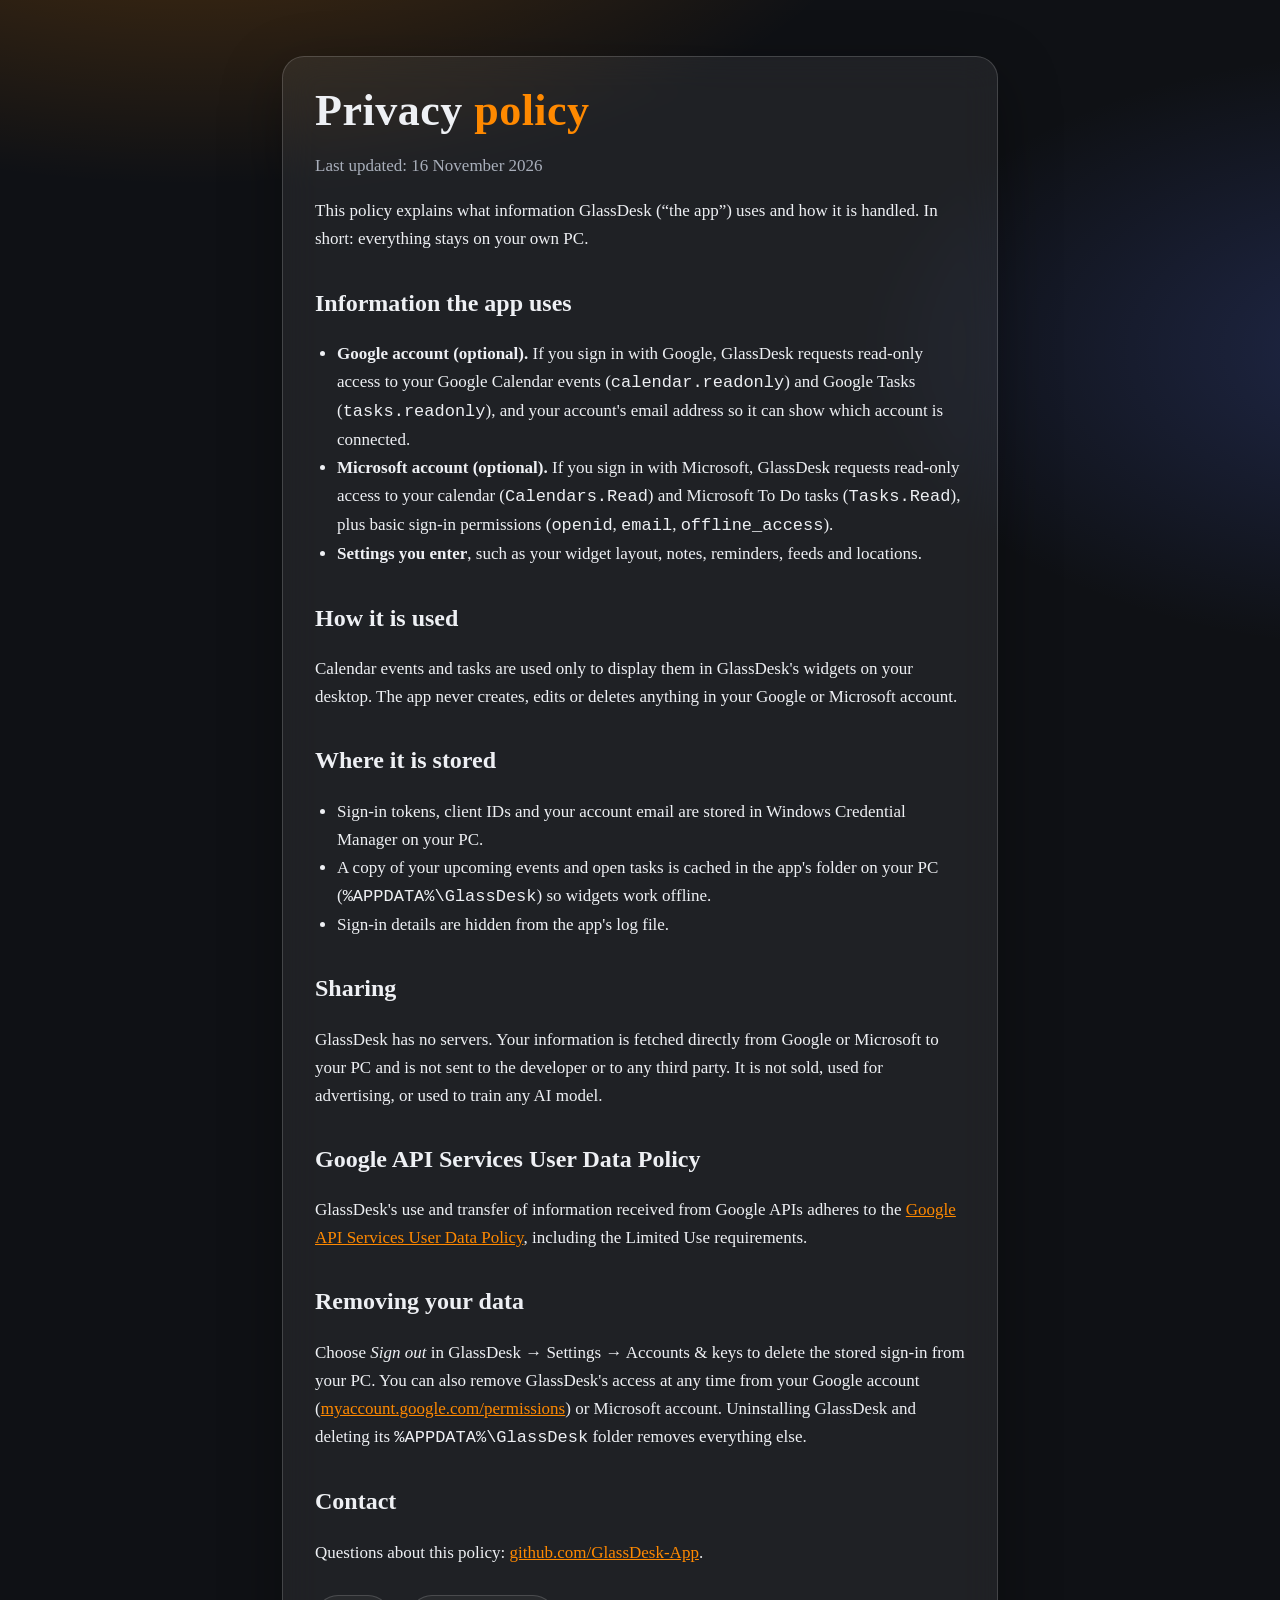
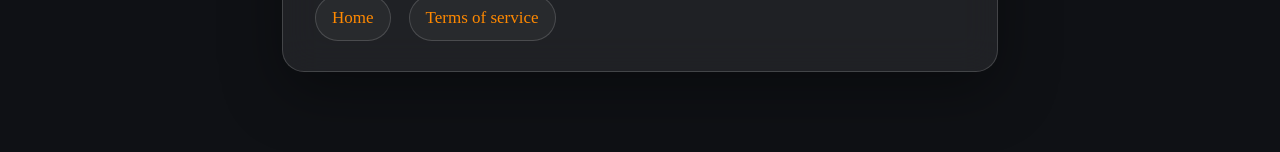
==== privacy.html @ 9adcacc3 "Add files via upload" ====
<!DOCTYPE html>
<html lang="en-GB"><head><meta charset="utf-8"><meta name="viewport" content="width=device-width,initial-scale=1">
<title>Privacy policy — GlassDesk</title><link rel="stylesheet" href="style.css"></head>
<body><main><div class="card">
<h1>Privacy <span>policy</span></h1>
<p class="dim">Last updated: 16 November 2026</p>
<p>This policy explains what information GlassDesk (“the app”) uses and how it is handled. In short: everything stays on your own PC.</p>
<h2>Information the app uses</h2>
<ul>
<li><strong>Google account (optional).</strong> If you sign in with Google, GlassDesk requests read-only access to your Google Calendar events (<code>calendar.readonly</code>) and Google Tasks (<code>tasks.readonly</code>), and your account's email address so it can show which account is connected.</li>
<li><strong>Microsoft account (optional).</strong> If you sign in with Microsoft, GlassDesk requests read-only access to your calendar (<code>Calendars.Read</code>) and Microsoft To Do tasks (<code>Tasks.Read</code>), plus basic sign-in permissions (<code>openid</code>, <code>email</code>, <code>offline_access</code>).</li>
<li><strong>Settings you enter</strong>, such as your widget layout, notes, reminders, feeds and locations.</li>
</ul>
<h2>How it is used</h2>
<p>Calendar events and tasks are used only to display them in GlassDesk's widgets on your desktop. The app never creates, edits or deletes anything in your Google or Microsoft account.</p>
<h2>Where it is stored</h2>
<ul>
<li>Sign-in tokens, client IDs and your account email are stored in Windows Credential Manager on your PC.</li>
<li>A copy of your upcoming events and open tasks is cached in the app's folder on your PC (<code>%APPDATA%\GlassDesk</code>) so widgets work offline.</li>
<li>Sign-in details are hidden from the app's log file.</li>
</ul>
<h2>Sharing</h2>
<p>GlassDesk has no servers. Your information is fetched directly from Google or Microsoft to your PC and is not sent to the developer or to any third party. It is not sold, used for advertising, or used to train any AI model.</p>
<h2>Google API Services User Data Policy</h2>
<p>GlassDesk's use and transfer of information received from Google APIs adheres to the <a href="https://developers.google.com/terms/api-services-user-data-policy">Google API Services User Data Policy</a>, including the Limited Use requirements.</p>
<h2>Removing your data</h2>
<p>Choose <em>Sign out</em> in GlassDesk → Settings → Accounts &amp; keys to delete the stored sign-in from your PC. You can also remove GlassDesk's access at any time from your Google account (<a href="https://myaccount.google.com/permissions">myaccount.google.com/permissions</a>) or Microsoft account. Uninstalling GlassDesk and deleting its <code>%APPDATA%\GlassDesk</code> folder removes everything else.</p>
<h2>Contact</h2>
<p>Questions about this policy: <a href="https://github.com/GlassDesk-App">github.com/GlassDesk-App</a>.</p>
<nav><a href="index.html">Home</a><a href="terms.html">Terms of service</a></nav>
</div></main></body></html>
---- style.css ----
:root{--accent:#ff8900;--bg:#0f1115;--glass:rgba(255,255,255,.07);--line:rgba(255,255,255,.16);--text:#eef0f4;--dim:#a9afbb}
*{box-sizing:border-box}
body{margin:0;min-height:100vh;color:var(--text);font:17px/1.65 "Times New Roman",Times,serif;
background:radial-gradient(1200px 600px at 15% -10%,rgba(255,137,0,.28),transparent 60%),radial-gradient(900px 500px at 110% 20%,rgba(90,120,255,.22),transparent 60%),var(--bg)}
main{max-width:760px;margin:0 auto;padding:56px 22px 80px}
.card{background:var(--glass);border:1px solid var(--line);border-radius:22px;padding:30px 32px;backdrop-filter:blur(18px);-webkit-backdrop-filter:blur(18px);box-shadow:0 20px 60px rgba(0,0,0,.35)}
h1{font-size:44px;line-height:1.1;margin:0 0 6px;letter-spacing:.5px}
h1 span{color:var(--accent)}
h2{font-size:24px;margin:30px 0 8px}
p,li{color:var(--text)} .dim{color:var(--dim)}
a{color:var(--accent)} ul{padding-left:22px}
nav{display:flex;gap:18px;margin-top:28px;flex-wrap:wrap}
nav a{text-decoration:none;border:1px solid var(--line);padding:8px 16px;border-radius:999px;background:rgba(255,255,255,.04)}
footer{margin-top:28px;font-size:14px;color:var(--dim)}
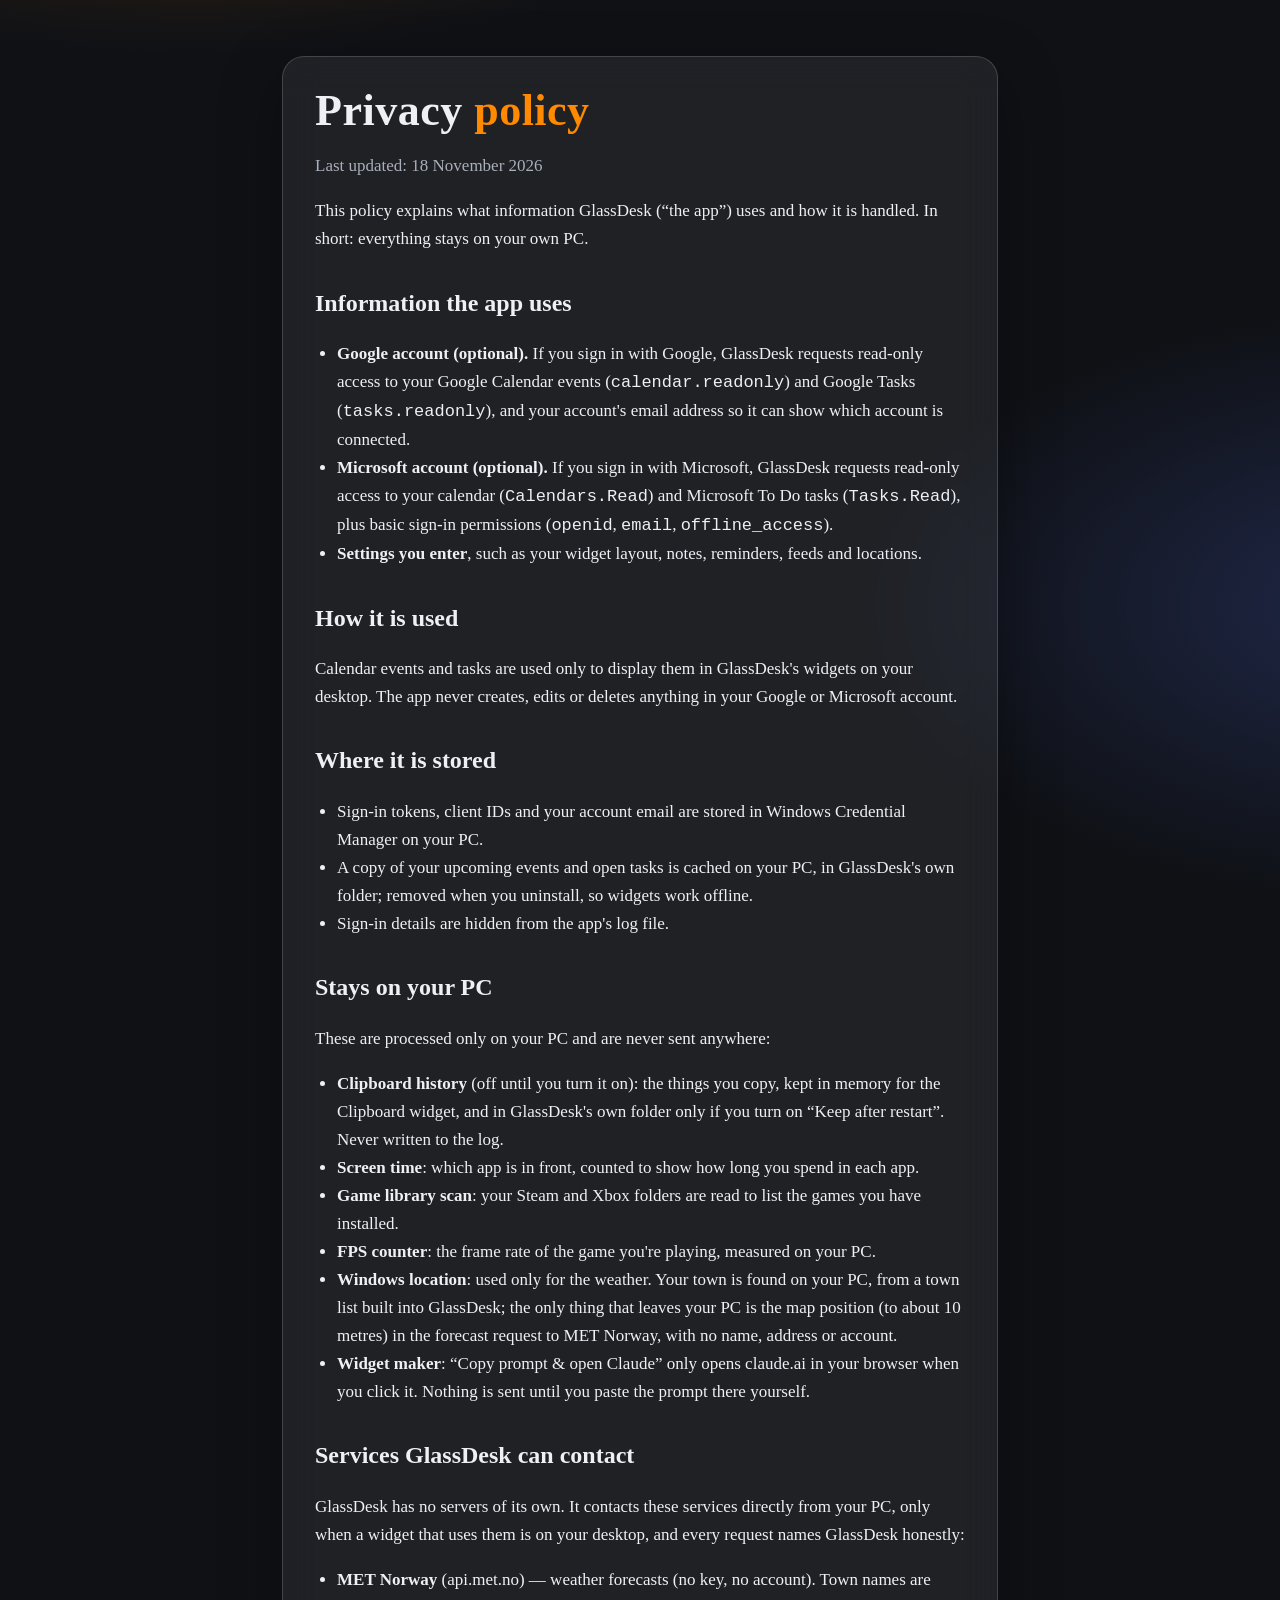
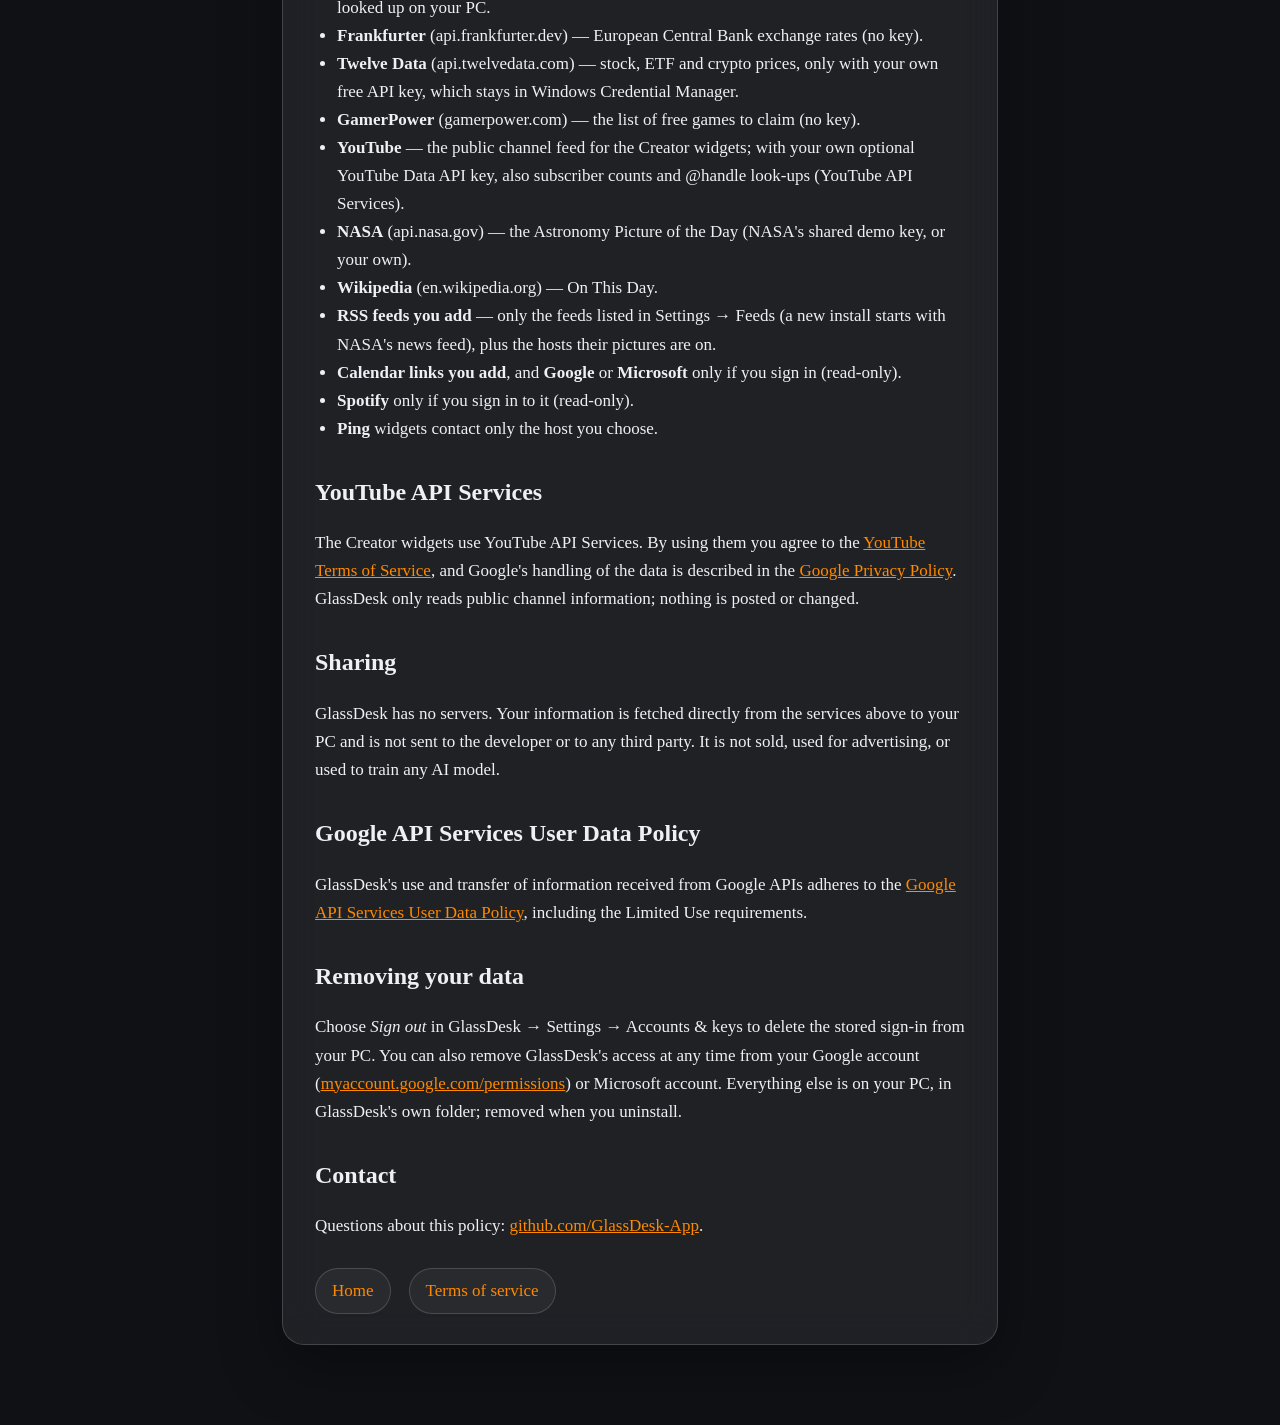
==== commit af45387c: "Privacy policy: data sources, Stays on your PC section (18 Nov 2026) Updated the last updated date a" ====
--- a/privacy.html
+++ b/privacy.html
@@ -3,7 +3,7 @@
 <title>Privacy policy — GlassDesk</title><link rel="stylesheet" href="style.css"></head>
 <body><main><div class="card">
 <h1>Privacy <span>policy</span></h1>
-<p class="dim">Last updated: 16 November 2026</p>
+<p class="dim">Last updated: 18 November 2026</p>
 <p>This policy explains what information GlassDesk (“the app”) uses and how it is handled. In short: everything stays on your own PC.</p>
 <h2>Information the app uses</h2>
 <ul>
@@ -16,15 +16,42 @@
 <h2>Where it is stored</h2>
 <ul>
 <li>Sign-in tokens, client IDs and your account email are stored in Windows Credential Manager on your PC.</li>
-<li>A copy of your upcoming events and open tasks is cached in the app's folder on your PC (<code>%APPDATA%\GlassDesk</code>) so widgets work offline.</li>
+<li>A copy of your upcoming events and open tasks is cached on your PC, in GlassDesk's own folder; removed when you uninstall, so widgets work offline.</li>
 <li>Sign-in details are hidden from the app's log file.</li>
 </ul>
+<h2>Stays on your PC</h2>
+<p>These are processed only on your PC and are never sent anywhere:</p>
+<ul>
+<li><strong>Clipboard history</strong> (off until you turn it on): the things you copy, kept in memory for the Clipboard widget, and in GlassDesk's own folder only if you turn on &ldquo;Keep after restart&rdquo;. Never written to the log.</li>
+<li><strong>Screen time</strong>: which app is in front, counted to show how long you spend in each app.</li>
+<li><strong>Game library scan</strong>: your Steam and Xbox folders are read to list the games you have installed.</li>
+<li><strong>FPS counter</strong>: the frame rate of the game you're playing, measured on your PC.</li>
+<li><strong>Windows location</strong>: used only for the weather. Your town is found on your PC, from a town list built into GlassDesk; the only thing that leaves your PC is the map position (to about 10 metres) in the forecast request to MET Norway, with no name, address or account.</li>
+<li><strong>Widget maker</strong>: &ldquo;Copy prompt &amp; open Claude&rdquo; only opens claude.ai in your browser when you click it. Nothing is sent until you paste the prompt there yourself.</li>
+</ul>
+<h2>Services GlassDesk can contact</h2>
+<p>GlassDesk has no servers of its own. It contacts these services directly from your PC, only when a widget that uses them is on your desktop, and every request names GlassDesk honestly:</p>
+<ul>
+<li><strong>MET Norway</strong> (api.met.no) — weather forecasts (no key, no account). Town names are looked up on your PC.</li>
+<li><strong>Frankfurter</strong> (api.frankfurter.dev) — European Central Bank exchange rates (no key).</li>
+<li><strong>Twelve Data</strong> (api.twelvedata.com) — stock, ETF and crypto prices, only with your own free API key, which stays in Windows Credential Manager.</li>
+<li><strong>GamerPower</strong> (gamerpower.com) — the list of free games to claim (no key).</li>
+<li><strong>YouTube</strong> — the public channel feed for the Creator widgets; with your own optional YouTube Data API key, also subscriber counts and @handle look-ups (YouTube API Services).</li>
+<li><strong>NASA</strong> (api.nasa.gov) — the Astronomy Picture of the Day (NASA's shared demo key, or your own).</li>
+<li><strong>Wikipedia</strong> (en.wikipedia.org) — On This Day.</li>
+<li><strong>RSS feeds you add</strong> — only the feeds listed in Settings → Feeds (a new install starts with NASA's news feed), plus the hosts their pictures are on.</li>
+<li><strong>Calendar links you add</strong>, and <strong>Google</strong> or <strong>Microsoft</strong> only if you sign in (read-only).</li>
+<li><strong>Spotify</strong> only if you sign in to it (read-only).</li>
+<li><strong>Ping</strong> widgets contact only the host you choose.</li>
+</ul>
+<h2>YouTube API Services</h2>
+<p>The Creator widgets use YouTube API Services. By using them you agree to the <a href="https://www.youtube.com/t/terms">YouTube Terms of Service</a>, and Google's handling of the data is described in the <a href="https://policies.google.com/privacy">Google Privacy Policy</a>. GlassDesk only reads public channel information; nothing is posted or changed.</p>
 <h2>Sharing</h2>
-<p>GlassDesk has no servers. Your information is fetched directly from Google or Microsoft to your PC and is not sent to the developer or to any third party. It is not sold, used for advertising, or used to train any AI model.</p>
+<p>GlassDesk has no servers. Your information is fetched directly from the services above to your PC and is not sent to the developer or to any third party. It is not sold, used for advertising, or used to train any AI model.</p>
 <h2>Google API Services User Data Policy</h2>
 <p>GlassDesk's use and transfer of information received from Google APIs adheres to the <a href="https://developers.google.com/terms/api-services-user-data-policy">Google API Services User Data Policy</a>, including the Limited Use requirements.</p>
 <h2>Removing your data</h2>
-<p>Choose <em>Sign out</em> in GlassDesk → Settings → Accounts &amp; keys to delete the stored sign-in from your PC. You can also remove GlassDesk's access at any time from your Google account (<a href="https://myaccount.google.com/permissions">myaccount.google.com/permissions</a>) or Microsoft account. Uninstalling GlassDesk and deleting its <code>%APPDATA%\GlassDesk</code> folder removes everything else.</p>
+<p>Choose <em>Sign out</em> in GlassDesk → Settings → Accounts &amp; keys to delete the stored sign-in from your PC. You can also remove GlassDesk's access at any time from your Google account (<a href="https://myaccount.google.com/permissions">myaccount.google.com/permissions</a>) or Microsoft account. Everything else is on your PC, in GlassDesk's own folder; removed when you uninstall.</p>
 <h2>Contact</h2>
 <p>Questions about this policy: <a href="https://github.com/GlassDesk-App">github.com/GlassDesk-App</a>.</p>
 <nav><a href="index.html">Home</a><a href="terms.html">Terms of service</a></nav>
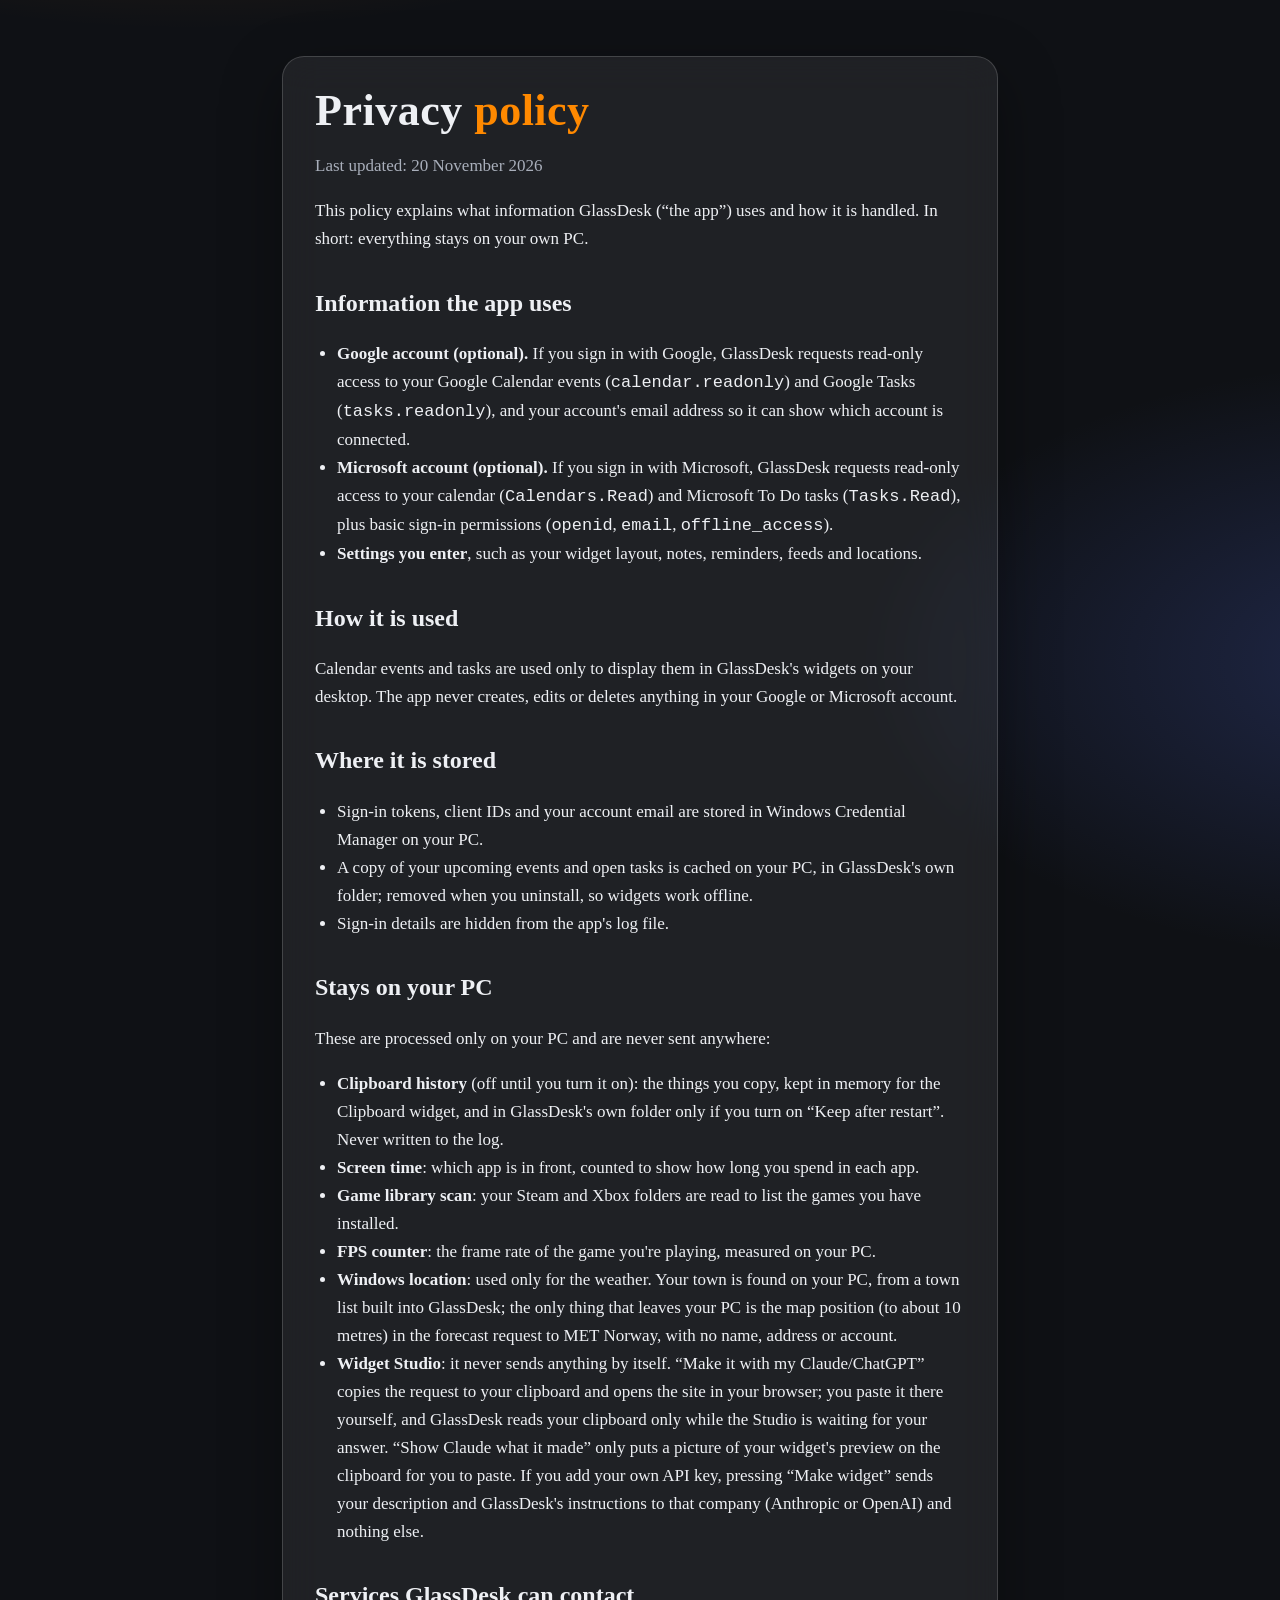
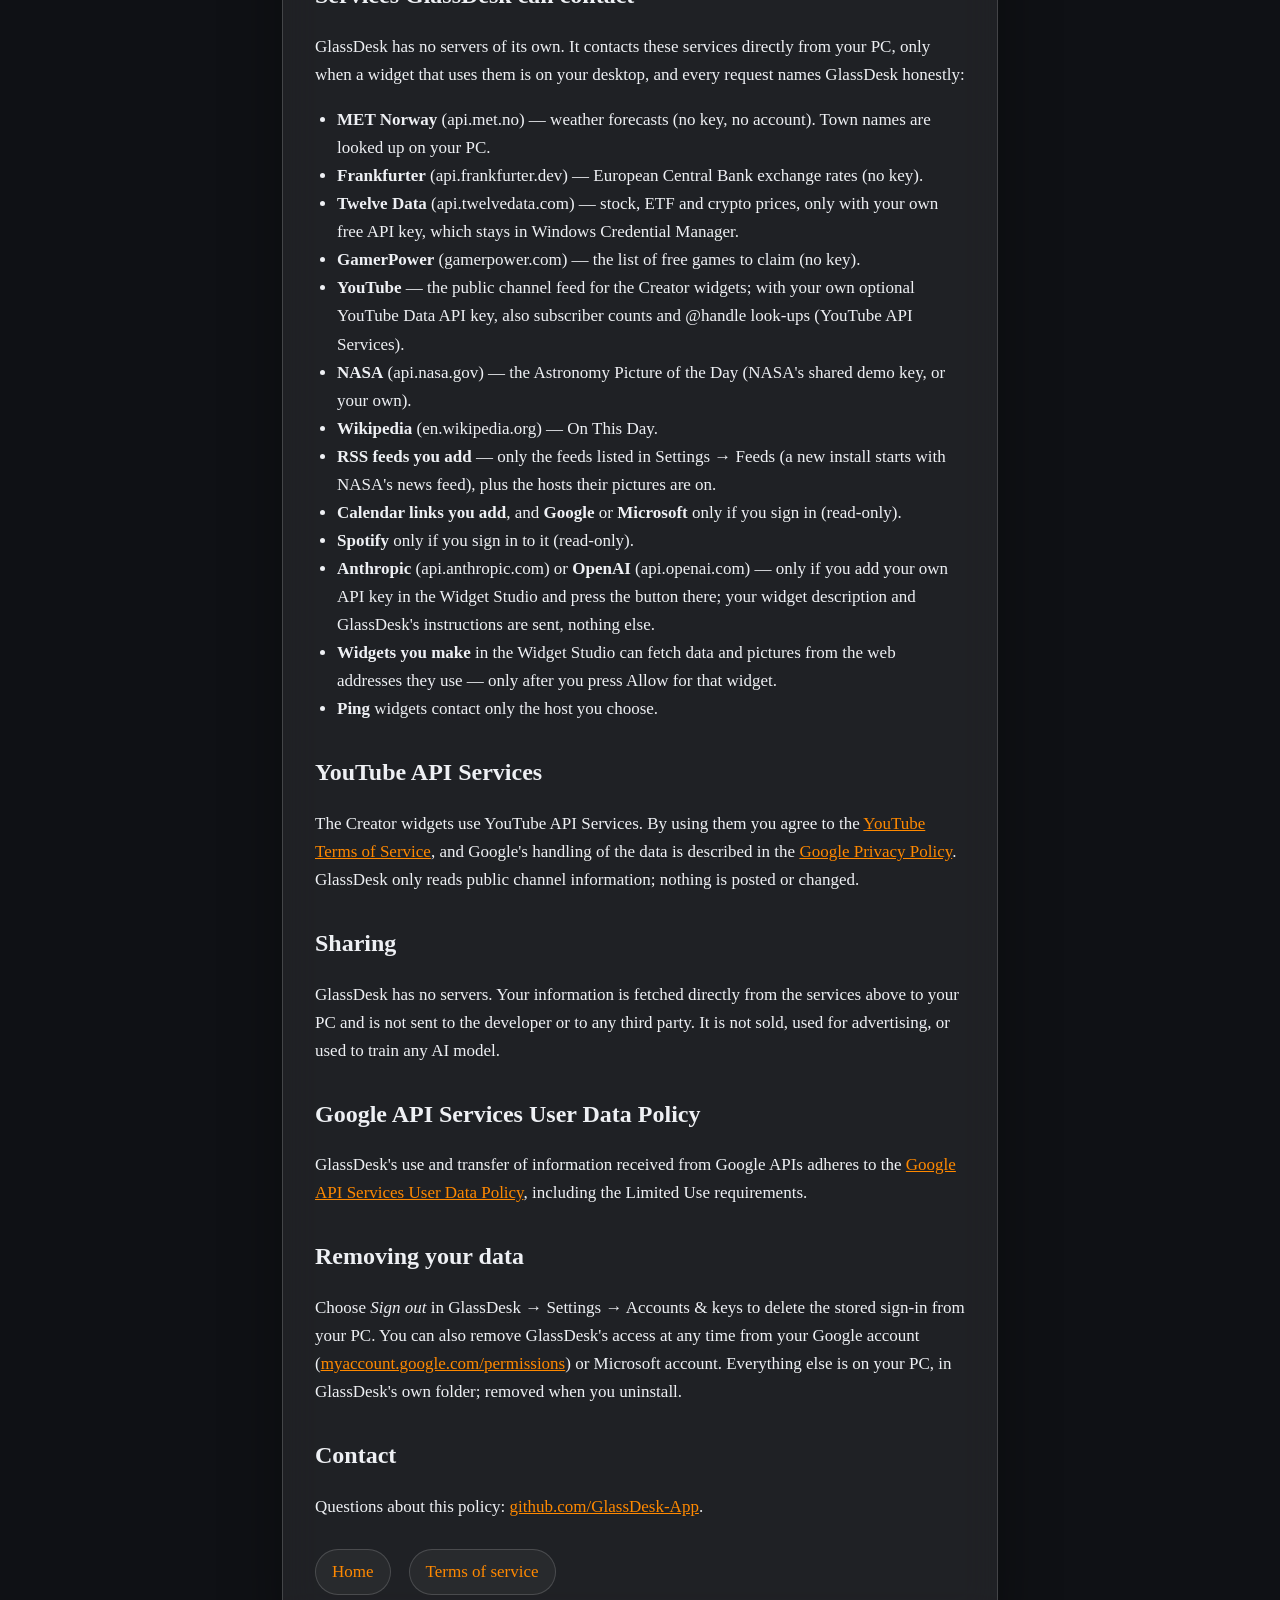
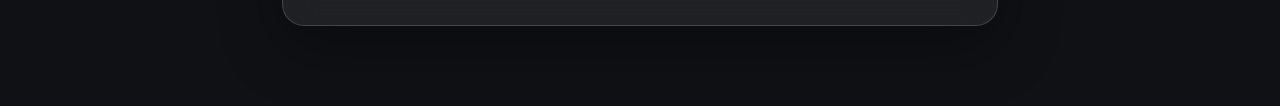
==== commit 54d73c11: "Privacy policy: Widget Studio for Update 1 (clipboard flow, preview picture, own API key, widget dow" ====
--- a/privacy.html
+++ b/privacy.html
@@ -3,7 +3,7 @@
 <title>Privacy policy — GlassDesk</title><link rel="stylesheet" href="style.css"></head>
 <body><main><div class="card">
 <h1>Privacy <span>policy</span></h1>
-<p class="dim">Last updated: 18 November 2026</p>
+<p class="dim">Last updated: 20 November 2026</p>
 <p>This policy explains what information GlassDesk (“the app”) uses and how it is handled. In short: everything stays on your own PC.</p>
 <h2>Information the app uses</h2>
 <ul>
@@ -27,7 +27,7 @@
 <li><strong>Game library scan</strong>: your Steam and Xbox folders are read to list the games you have installed.</li>
 <li><strong>FPS counter</strong>: the frame rate of the game you're playing, measured on your PC.</li>
 <li><strong>Windows location</strong>: used only for the weather. Your town is found on your PC, from a town list built into GlassDesk; the only thing that leaves your PC is the map position (to about 10 metres) in the forecast request to MET Norway, with no name, address or account.</li>
-<li><strong>Widget maker</strong>: &ldquo;Copy prompt &amp; open Claude&rdquo; only opens claude.ai in your browser when you click it. Nothing is sent until you paste the prompt there yourself.</li>
+<li><strong>Widget Studio</strong>: it never sends anything by itself. &ldquo;Make it with my Claude/ChatGPT&rdquo; copies the request to your clipboard and opens the site in your browser; you paste it there yourself, and GlassDesk reads your clipboard only while the Studio is waiting for your answer. &ldquo;Show Claude what it made&rdquo; only puts a picture of your widget's preview on the clipboard for you to paste. If you add your own API key, pressing &ldquo;Make widget&rdquo; sends your description and GlassDesk's instructions to that company (Anthropic or OpenAI) and nothing else.</li>
 </ul>
 <h2>Services GlassDesk can contact</h2>
 <p>GlassDesk has no servers of its own. It contacts these services directly from your PC, only when a widget that uses them is on your desktop, and every request names GlassDesk honestly:</p>
@@ -42,6 +42,8 @@
 <li><strong>RSS feeds you add</strong> — only the feeds listed in Settings → Feeds (a new install starts with NASA's news feed), plus the hosts their pictures are on.</li>
 <li><strong>Calendar links you add</strong>, and <strong>Google</strong> or <strong>Microsoft</strong> only if you sign in (read-only).</li>
 <li><strong>Spotify</strong> only if you sign in to it (read-only).</li>
+<li><strong>Anthropic</strong> (api.anthropic.com) or <strong>OpenAI</strong> (api.openai.com) — only if you add your own API key in the Widget Studio and press the button there; your widget description and GlassDesk's instructions are sent, nothing else.</li>
+<li><strong>Widgets you make</strong> in the Widget Studio can fetch data and pictures from the web addresses they use — only after you press Allow for that widget.</li>
 <li><strong>Ping</strong> widgets contact only the host you choose.</li>
 </ul>
 <h2>YouTube API Services</h2>
